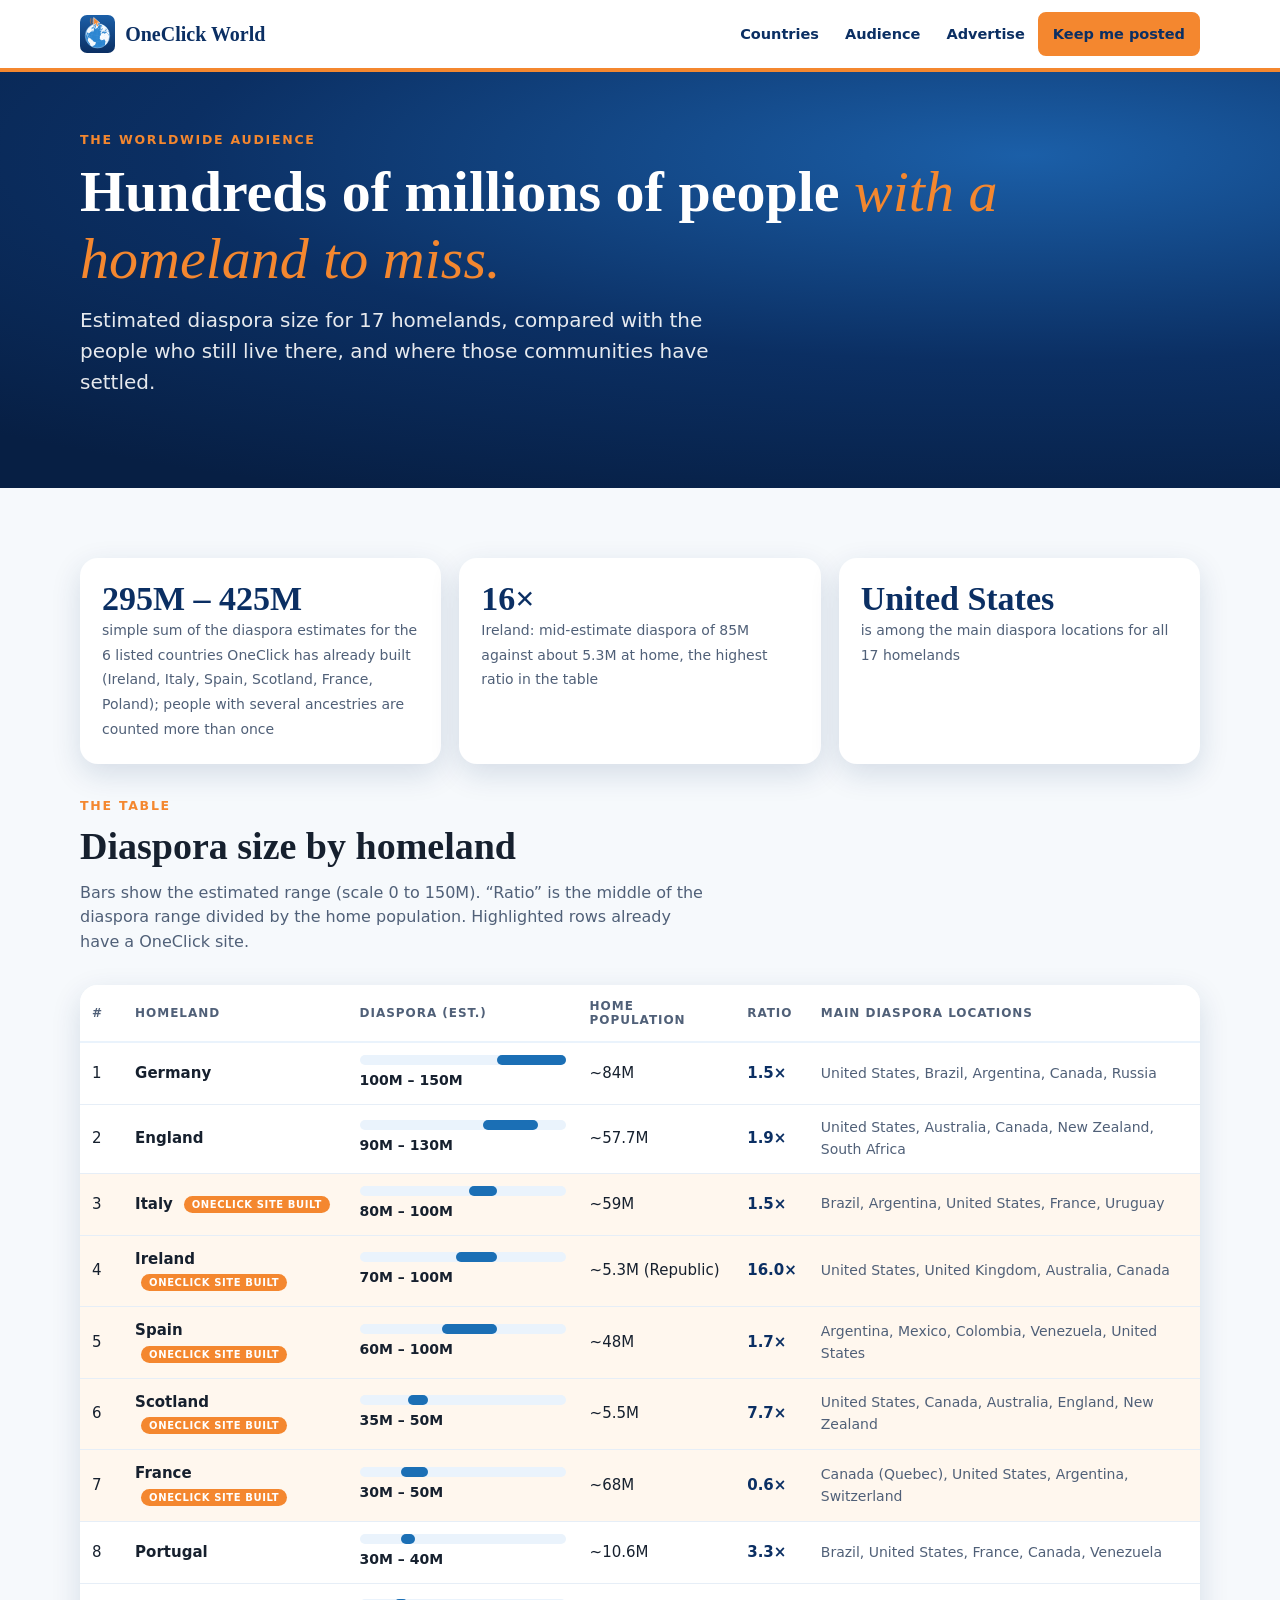
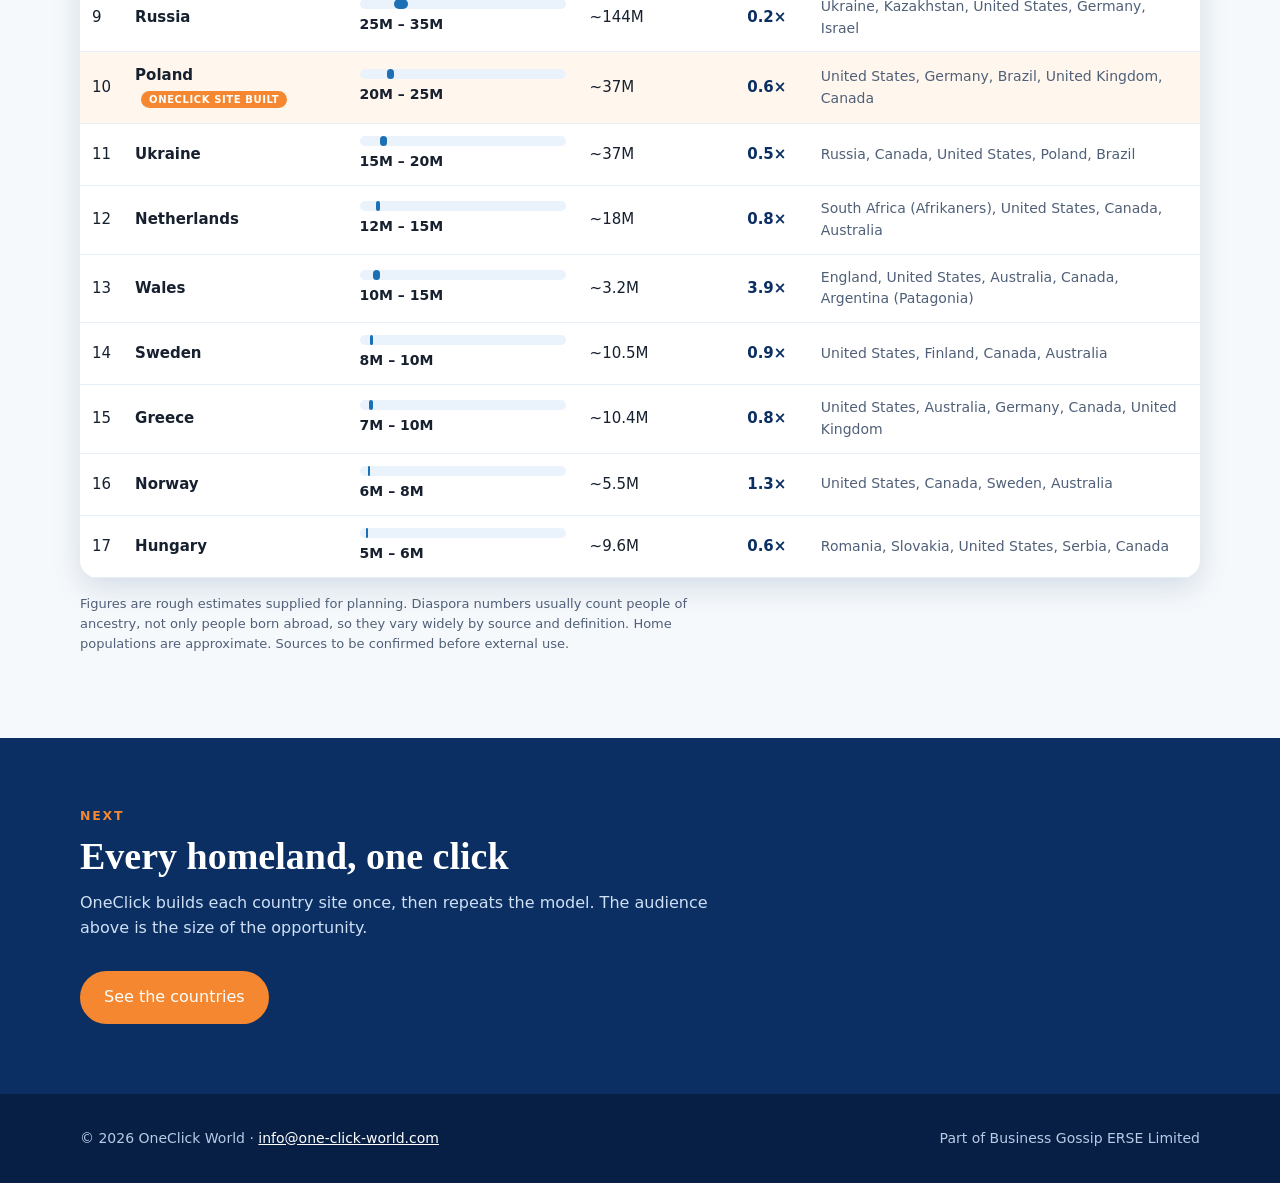
==== audience.html @ 447394f5 "Add worldwide audience page (diaspora size by homeland) Co-Authored-By: Claude Sonnet 5.5 <noreply@a" ====
<!doctype html>
<html lang="en"><head><meta charset="UTF-8"><meta name="viewport" content="width=device-width, initial-scale=1">
<title>The worldwide audience | OneClick World</title>
<meta name="description" content="Estimated diaspora size for 17 homelands compared with home population, and where each diaspora lives.">
<link rel="icon" href="assets/oneclick-world-mark.svg" type="image/svg+xml">
<link rel="stylesheet" href="css/style.css">
<style>
.tablewrap{overflow-x:auto;background:#fff;border-radius:var(--radius);box-shadow:var(--shadow)}
table.aud{width:100%;border-collapse:collapse;min-width:900px;font-size:15px}
.aud th{text-align:left;font:700 12px system-ui;letter-spacing:.08em;text-transform:uppercase;color:var(--soft);padding:14px 12px;border-bottom:2px solid var(--sky);background:#fff;position:sticky;top:0}
.aud td{padding:12px;border-bottom:1px solid #e6eef7;vertical-align:middle}
.aud tr.built td{background:#FFF7EE}
.aud .loc{color:var(--soft);font-size:14px}.aud .r{font-weight:700;color:var(--navy);white-space:nowrap}
.aud .bar{min-width:230px}.track{position:relative;height:10px;background:var(--sky);border-radius:99px;margin-bottom:4px}
.range{position:absolute;top:0;bottom:0;background:var(--blue);border-radius:99px}.num{font-weight:600;font-size:14px}
.pill{display:inline-block;margin-left:6px;background:var(--orange);color:#fff;font:700 10px system-ui;letter-spacing:.06em;text-transform:uppercase;padding:3px 8px;border-radius:99px;vertical-align:middle}
.stats{display:grid;grid-template-columns:repeat(auto-fit,minmax(220px,1fr));gap:18px;margin-bottom:34px}
.stat-card{background:#fff;border-radius:var(--radius);padding:22px;box-shadow:var(--shadow)}.stat-card b{display:block;font:600 34px Georgia,serif;color:var(--navy)}.stat-card span{color:var(--soft);font-size:14px}
.small{font-size:13px;color:var(--soft);margin-top:16px;max-width:80ch}
</style></head>
<body>
<header class="site-header"><div class="wrap header-row">
  <a href="index.html" class="logo"><img src="assets/oneclick-world-mark.svg" alt=""> OneClick World</a>
  <nav class="nav"><a href="index.html#countries">Countries</a><a href="audience.html">Audience</a><a href="index.html#advertise">Advertise</a><a href="index.html#join" class="btn">Keep me posted</a></nav>
</div></header>

<section class="hero" style="padding:60px 0 64px"><div class="wrap" style="grid-template-columns:1fr">
  <div><div class="eyebrow">The worldwide audience</div>
  <h1>Hundreds of millions of people <em>with a homeland to miss.</em></h1>
  <p class="lead">Estimated diaspora size for 17 homelands, compared with the people who still live there, and where those communities have settled.</p></div>
</div></section>

<section class="block"><div class="wrap">
  <div class="stats">
    <div class="stat-card"><b>295M – 425M</b><span>simple sum of the diaspora estimates for the 6 listed countries OneClick has already built (Ireland, Italy, Spain, Scotland, France, Poland); people with several ancestries are counted more than once</span></div>
    <div class="stat-card"><b>16×</b><span>Ireland: mid-estimate diaspora of 85M against about 5.3M at home, the highest ratio in the table</span></div>
    <div class="stat-card"><b>United States</b><span>is among the main diaspora locations for all 17 homelands</span></div>
  </div>
  <div class="head"><div class="eyebrow">The table</div><h2>Diaspora size by homeland</h2><p>Bars show the estimated range (scale 0 to 150M). “Ratio” is the middle of the diaspora range divided by the home population. Highlighted rows already have a OneClick site.</p></div>
  <div class="tablewrap"><table class="aud">
<thead><tr><th>#</th><th>Homeland</th><th>Diaspora (est.)</th><th>Home population</th><th>Ratio</th><th>Main diaspora locations</th></tr></thead>
<tbody>
<tr><td>1</td><td><strong>Germany</strong> </td><td class="bar"><div class="track"><span class="range" style="left:66.7%;width:33.3%"></span></div><span class="num">100M – 150M</span></td><td>~84M</td><td class="r">1.5×</td><td class="loc">United States, Brazil, Argentina, Canada, Russia</td></tr>
<tr><td>2</td><td><strong>England</strong> </td><td class="bar"><div class="track"><span class="range" style="left:60.0%;width:26.7%"></span></div><span class="num">90M – 130M</span></td><td>~57.7M</td><td class="r">1.9×</td><td class="loc">United States, Australia, Canada, New Zealand, South Africa</td></tr>
<tr class=built><td>3</td><td><strong>Italy</strong> <span class="pill">OneClick site built</span></td><td class="bar"><div class="track"><span class="range" style="left:53.3%;width:13.3%"></span></div><span class="num">80M – 100M</span></td><td>~59M</td><td class="r">1.5×</td><td class="loc">Brazil, Argentina, United States, France, Uruguay</td></tr>
<tr class=built><td>4</td><td><strong>Ireland</strong> <span class="pill">OneClick site built</span></td><td class="bar"><div class="track"><span class="range" style="left:46.7%;width:20.0%"></span></div><span class="num">70M – 100M</span></td><td>~5.3M (Republic)</td><td class="r">16.0×</td><td class="loc">United States, United Kingdom, Australia, Canada</td></tr>
<tr class=built><td>5</td><td><strong>Spain</strong> <span class="pill">OneClick site built</span></td><td class="bar"><div class="track"><span class="range" style="left:40.0%;width:26.7%"></span></div><span class="num">60M – 100M</span></td><td>~48M</td><td class="r">1.7×</td><td class="loc">Argentina, Mexico, Colombia, Venezuela, United States</td></tr>
<tr class=built><td>6</td><td><strong>Scotland</strong> <span class="pill">OneClick site built</span></td><td class="bar"><div class="track"><span class="range" style="left:23.3%;width:10.0%"></span></div><span class="num">35M – 50M</span></td><td>~5.5M</td><td class="r">7.7×</td><td class="loc">United States, Canada, Australia, England, New Zealand</td></tr>
<tr class=built><td>7</td><td><strong>France</strong> <span class="pill">OneClick site built</span></td><td class="bar"><div class="track"><span class="range" style="left:20.0%;width:13.3%"></span></div><span class="num">30M – 50M</span></td><td>~68M</td><td class="r">0.6×</td><td class="loc">Canada (Quebec), United States, Argentina, Switzerland</td></tr>
<tr><td>8</td><td><strong>Portugal</strong> </td><td class="bar"><div class="track"><span class="range" style="left:20.0%;width:6.7%"></span></div><span class="num">30M – 40M</span></td><td>~10.6M</td><td class="r">3.3×</td><td class="loc">Brazil, United States, France, Canada, Venezuela</td></tr>
<tr><td>9</td><td><strong>Russia</strong> </td><td class="bar"><div class="track"><span class="range" style="left:16.7%;width:6.7%"></span></div><span class="num">25M – 35M</span></td><td>~144M</td><td class="r">0.2×</td><td class="loc">Ukraine, Kazakhstan, United States, Germany, Israel</td></tr>
<tr class=built><td>10</td><td><strong>Poland</strong> <span class="pill">OneClick site built</span></td><td class="bar"><div class="track"><span class="range" style="left:13.3%;width:3.3%"></span></div><span class="num">20M – 25M</span></td><td>~37M</td><td class="r">0.6×</td><td class="loc">United States, Germany, Brazil, United Kingdom, Canada</td></tr>
<tr><td>11</td><td><strong>Ukraine</strong> </td><td class="bar"><div class="track"><span class="range" style="left:10.0%;width:3.3%"></span></div><span class="num">15M – 20M</span></td><td>~37M</td><td class="r">0.5×</td><td class="loc">Russia, Canada, United States, Poland, Brazil</td></tr>
<tr><td>12</td><td><strong>Netherlands</strong> </td><td class="bar"><div class="track"><span class="range" style="left:8.0%;width:2.0%"></span></div><span class="num">12M – 15M</span></td><td>~18M</td><td class="r">0.8×</td><td class="loc">South Africa (Afrikaners), United States, Canada, Australia</td></tr>
<tr><td>13</td><td><strong>Wales</strong> </td><td class="bar"><div class="track"><span class="range" style="left:6.7%;width:3.3%"></span></div><span class="num">10M – 15M</span></td><td>~3.2M</td><td class="r">3.9×</td><td class="loc">England, United States, Australia, Canada, Argentina (Patagonia)</td></tr>
<tr><td>14</td><td><strong>Sweden</strong> </td><td class="bar"><div class="track"><span class="range" style="left:5.3%;width:1.3%"></span></div><span class="num">8M – 10M</span></td><td>~10.5M</td><td class="r">0.9×</td><td class="loc">United States, Finland, Canada, Australia</td></tr>
<tr><td>15</td><td><strong>Greece</strong> </td><td class="bar"><div class="track"><span class="range" style="left:4.7%;width:2.0%"></span></div><span class="num">7M – 10M</span></td><td>~10.4M</td><td class="r">0.8×</td><td class="loc">United States, Australia, Germany, Canada, United Kingdom</td></tr>
<tr><td>16</td><td><strong>Norway</strong> </td><td class="bar"><div class="track"><span class="range" style="left:4.0%;width:1.3%"></span></div><span class="num">6M – 8M</span></td><td>~5.5M</td><td class="r">1.3×</td><td class="loc">United States, Canada, Sweden, Australia</td></tr>
<tr><td>17</td><td><strong>Hungary</strong> </td><td class="bar"><div class="track"><span class="range" style="left:3.3%;width:0.7%"></span></div><span class="num">5M – 6M</span></td><td>~9.6M</td><td class="r">0.6×</td><td class="loc">Romania, Slovakia, United States, Serbia, Canada</td></tr>
</tbody></table></div>
  <p class="small">Figures are rough estimates supplied for planning. Diaspora numbers usually count people of ancestry, not only people born abroad, so they vary widely by source and definition. Home populations are approximate. Sources to be confirmed before external use.</p>
</div></section>

<section class="block dark"><div class="wrap">
  <div class="head"><div class="eyebrow" style="color:var(--orange)">Next</div><h2>Every homeland, one click</h2><p>OneClick builds each country site once, then repeats the model. The audience above is the size of the opportunity.</p></div>
  <a class="btn" href="index.html#countries">See the countries</a>
</div></section>

<footer class="site-footer"><div class="wrap"><span>&copy; <script>document.write(new Date().getFullYear())</script> OneClick World · <a href="mailto:info@one-click-world.com">info@one-click-world.com</a></span><span>Part of Business Gossip ERSE Limited</span></div></footer>
</body></html>
---- css/style.css ----
:root{--navy:#0B2F63;--navy2:#071F44;--blue:#1B6FB5;--sky:#EAF3FC;--orange:#F4872F;--ink:#16202E;--soft:#506078;--paper:#F6F9FC;--radius:18px;--shadow:0 10px 30px rgba(11,47,99,.14)}
*{box-sizing:border-box}html{scroll-behavior:smooth}
body{margin:0;font-family:"Segoe UI",system-ui,-apple-system,Roboto,Helvetica,Arial,sans-serif;color:var(--ink);background:var(--paper);line-height:1.55}
h1,h2,h3{font-family:Georgia,"Times New Roman",serif;line-height:1.15;margin:0 0 12px}p{margin:0 0 14px}a{color:inherit;text-decoration:none}
.wrap{max-width:1160px;margin:0 auto;padding:0 20px}
.site-header{background:#fff;border-bottom:4px solid var(--orange);position:sticky;top:0;z-index:10}
.header-row{display:flex;align-items:center;justify-content:space-between;gap:16px;padding:12px 20px}
.logo{display:flex;align-items:center;gap:10px;font:600 20px Georgia,serif;color:var(--navy)}.logo img{height:38px;width:auto}
.nav a{font-size:14.5px;font-weight:600;padding:9px 13px;border-radius:8px;color:var(--navy)}.nav a:hover{background:var(--sky)}
@media(max-width:700px){.nav a:not(.btn){display:none}}
.btn{display:inline-block;font:600 15px inherit;padding:12px 22px;border-radius:999px;background:var(--orange);color:#fff;border:2px solid var(--orange);cursor:pointer}.btn:hover{background:#d9741f}
.btn.ghost{background:transparent;border-color:rgba(255,255,255,.6);color:#fff}.btn.ghost:hover{background:rgba(255,255,255,.12)}
.hero{position:relative;overflow:hidden;background:radial-gradient(120% 90% at 80% 20%,#1B5FA8 0,var(--navy) 55%,var(--navy2) 100%);color:#fff;padding:84px 0 88px}
.hero .wrap{position:relative;z-index:1;display:grid;grid-template-columns:1.2fr .8fr;gap:40px;align-items:center}
@media(max-width:820px){.hero .wrap{grid-template-columns:1fr}.hero-art{order:-1;max-width:200px}}
.eyebrow{font:700 12.5px system-ui;letter-spacing:.14em;text-transform:uppercase;color:var(--orange);margin-bottom:12px}
.hero h1{font-size:clamp(34px,5vw,58px)}.hero h1 em{color:var(--orange);font-style:italic;font-weight:500}
.hero p.lead{font-size:clamp(17px,2vw,20px);opacity:.9;max-width:54ch;margin-bottom:26px}
.hero-art img{width:100%;max-width:320px;filter:drop-shadow(0 20px 30px rgba(0,0,0,.35));animation:float 7s ease-in-out infinite}
@keyframes float{50%{transform:translateY(-10px)}}@media(prefers-reduced-motion:reduce){.hero-art img{animation:none}}
.row{display:flex;gap:12px;flex-wrap:wrap}
section.block{padding:70px 0}.block.tint{background:var(--sky)}.block.dark{background:var(--navy);color:#fff}
.head{margin-bottom:30px}.head h2{font-size:clamp(26px,3.5vw,38px)}.head p{color:var(--soft);max-width:62ch}.dark .head p{color:#cfe0f5}
.tiles{display:grid;grid-template-columns:repeat(auto-fill,minmax(280px,1fr));gap:22px}
.tile{display:flex;flex-direction:column;background:#fff;border-radius:var(--radius);overflow:hidden;box-shadow:var(--shadow);transition:transform .2s}.tile:hover{transform:translateY(-4px)}
.flag{height:110px;position:relative}.flag svg{width:100%;height:100%;display:block}
.tile .body{padding:20px 22px 22px;display:flex;flex-direction:column;gap:6px;flex:1}
.tile h3{font-size:24px;margin:0}.tile .stat{font-size:12.5px;font-weight:700;letter-spacing:.08em;text-transform:uppercase;color:var(--blue)}
.tile p{color:var(--soft);margin:0 0 8px;flex:1}.tile .go{font-weight:700;color:var(--navy)}
.badge{position:absolute;top:10px;right:10px;background:#fff;color:var(--navy);font:700 11px system-ui;letter-spacing:.08em;text-transform:uppercase;padding:5px 10px;border-radius:999px}
.tile.next{border:2px dashed #9CB8D8;background:transparent;box-shadow:none;justify-content:center;align-items:center;text-align:center;min-height:300px;padding:24px}
.tile.next h3{color:var(--navy)}
.cols{display:grid;grid-template-columns:repeat(auto-fit,minmax(240px,1fr));gap:22px}
.card{background:#fff;border-radius:var(--radius);padding:24px;box-shadow:var(--shadow)}.card h3{font-size:20px}.card p{color:var(--soft);margin:0}
.dark .card{background:rgba(255,255,255,.08);box-shadow:none;border:1px solid rgba(255,255,255,.15)}.dark .card p{color:#cfe0f5}
form.signup{display:flex;gap:10px;flex-wrap:wrap;max-width:560px}
form.signup input{flex:1 1 240px;padding:14px 18px;font:inherit;border:2px solid rgba(255,255,255,.4);border-radius:999px;background:rgba(255,255,255,.95);color:var(--ink)}
.note{font-size:13px;opacity:.8;margin-top:10px}
.site-footer{background:var(--navy2);color:#b8cbe6;padding:34px 0;font-size:14px}.site-footer .wrap{display:flex;justify-content:space-between;gap:16px;flex-wrap:wrap;align-items:center}
.site-footer a{color:#fff;text-decoration:underline}
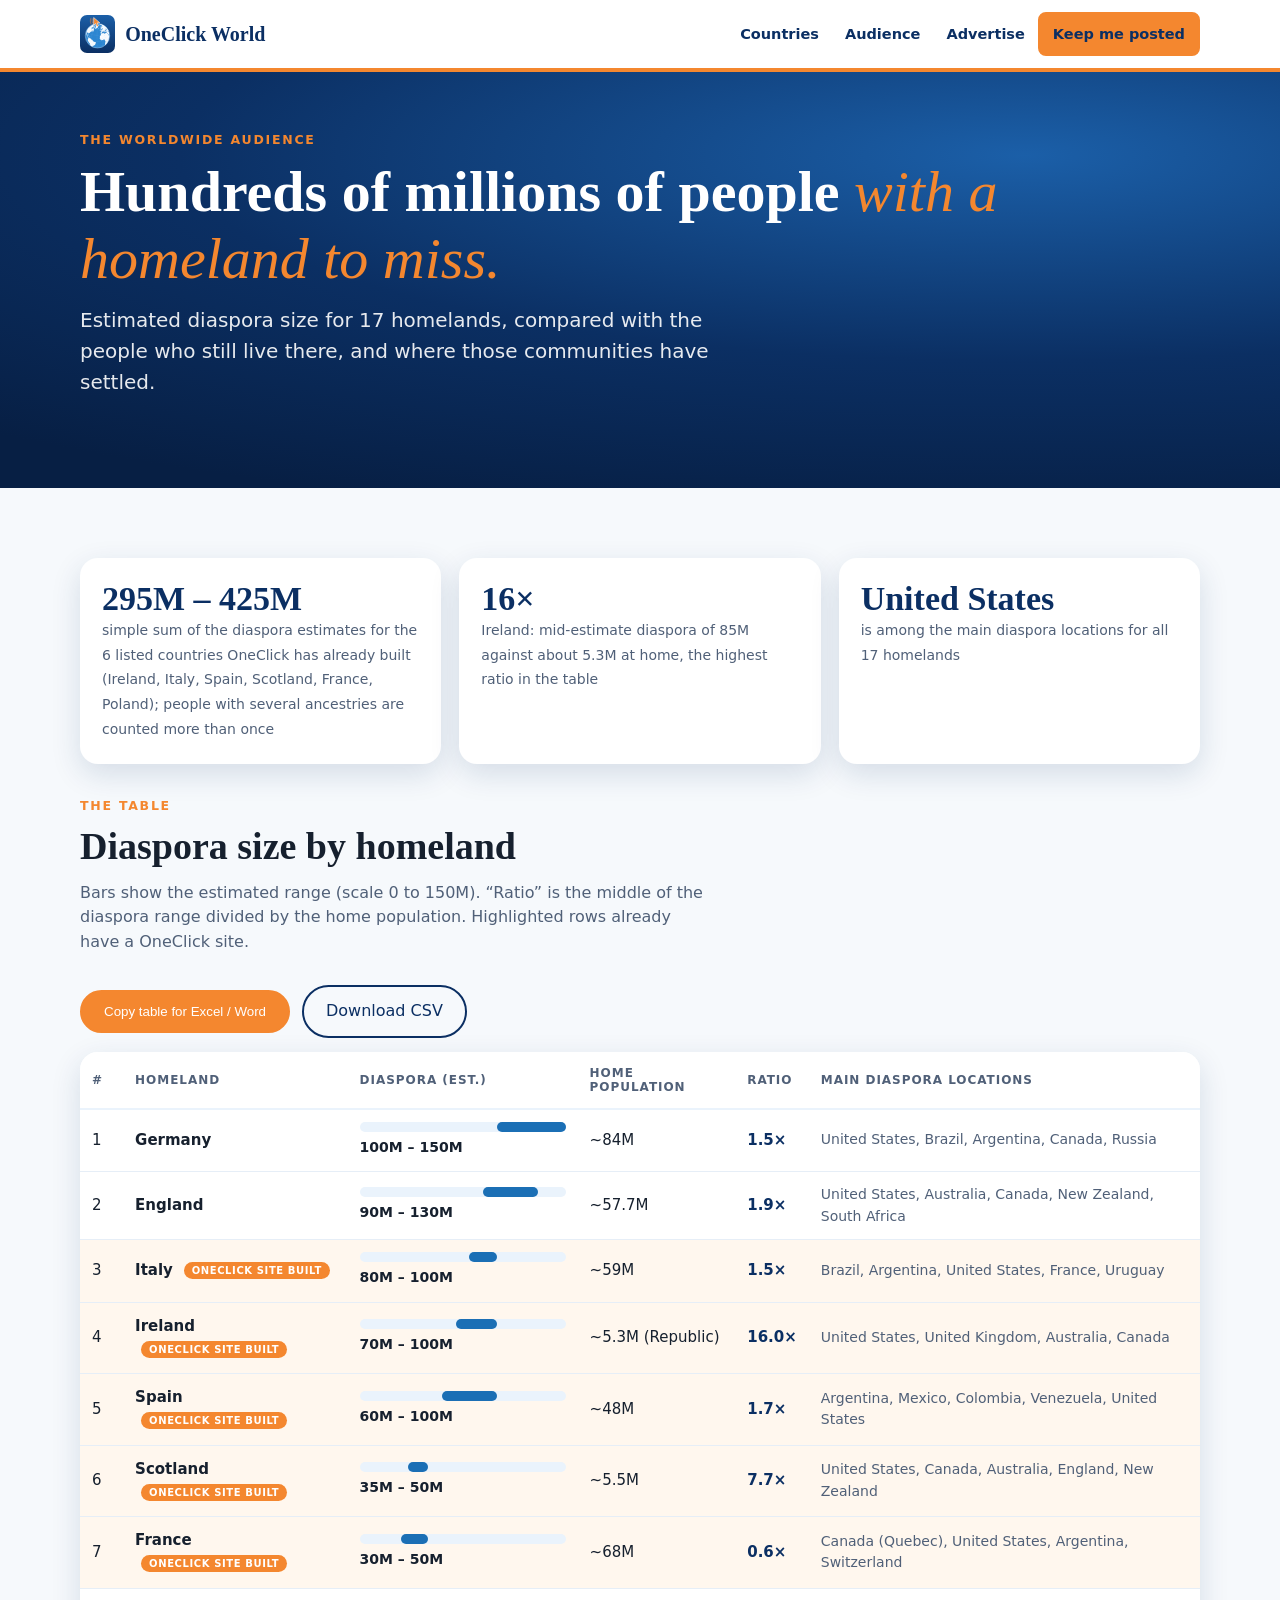
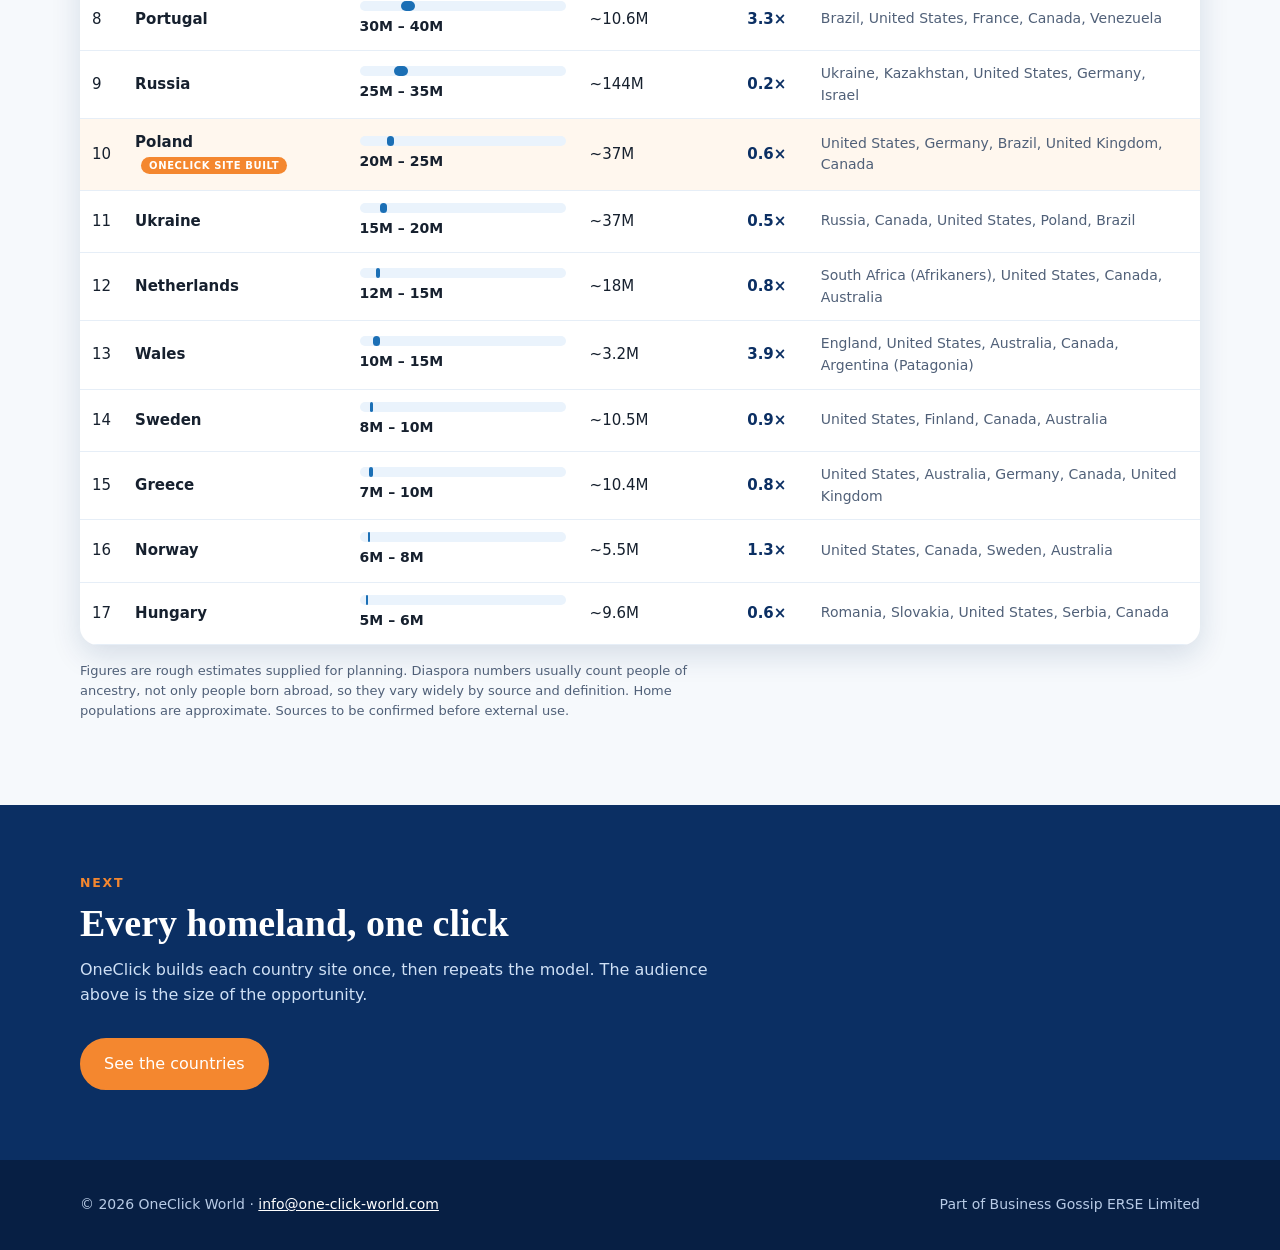
==== commit adcc2441: "Audience page: copy-to-Excel and CSV download buttons Co-Authored-By: Claude Sonnet 5.5 <noreply@ant" ====
--- a/audience.html
+++ b/audience.html
@@ -37,6 +37,7 @@
     <div class="stat-card"><b>United States</b><span>is among the main diaspora locations for all 17 homelands</span></div>
   </div>
   <div class="head"><div class="eyebrow">The table</div><h2>Diaspora size by homeland</h2><p>Bars show the estimated range (scale 0 to 150M). “Ratio” is the middle of the diaspora range divided by the home population. Highlighted rows already have a OneClick site.</p></div>
+  <div class="row" style="margin-bottom:14px;align-items:center"><button class="btn" id="copyTbl" type="button">Copy table for Excel / Word</button><a class="btn ghost" id="dlCsv" href="#" style="border-color:var(--navy);color:var(--navy)">Download CSV</a><span id="copyMsg" class="small" style="margin:0"></span></div>
   <div class="tablewrap"><table class="aud">
 <thead><tr><th>#</th><th>Homeland</th><th>Diaspora (est.)</th><th>Home population</th><th>Ratio</th><th>Main diaspora locations</th></tr></thead>
 <tbody>
@@ -67,4 +68,23 @@
 </div></section>
 
 <footer class="site-footer"><div class="wrap"><span>&copy; <script>document.write(new Date().getFullYear())</script> OneClick World · <a href="mailto:info@one-click-world.com">info@one-click-world.com</a></span><span>Part of Business Gossip ERSE Limited</span></div></footer>
+<script>
+(function(){
+  function rows(){var out=[['Rank','Homeland','Diaspora estimate','Home population','Ratio (mid-estimate / home)','Main diaspora locations']];
+    document.querySelectorAll('table.aud tbody tr').forEach(function(tr){var c=tr.children;
+      out.push([c[0].textContent.trim(),c[1].querySelector('strong').textContent.trim(),c[2].querySelector('.num').textContent.trim(),c[3].textContent.trim(),c[4].textContent.trim(),c[5].textContent.trim()]);});
+    return out;}
+  var msg=document.getElementById('copyMsg');
+  document.getElementById('copyTbl').onclick=function(){
+    var t=rows().map(function(r){return r.join('\t')}).join('\n');
+    function ok(){msg.textContent='Copied. Paste into Excel, Sheets or Word.';}
+    function fb(){var a=document.createElement('textarea');a.value=t;document.body.appendChild(a);a.select();try{document.execCommand('copy');ok();}catch(e){msg.textContent='Copy failed: use Download CSV instead.';}a.remove();}
+    if(navigator.clipboard&&navigator.clipboard.writeText){navigator.clipboard.writeText(t).then(ok,fb);}else fb();
+  };
+  document.getElementById('dlCsv').onclick=function(e){
+    var csv=rows().map(function(r){return r.map(function(v){return '"'+v.replace(/"/g,'""')+'"'}).join(',')}).join('\r\n');
+    this.href=URL.createObjectURL(new Blob(['\ufeff'+csv],{type:'text/csv'}));this.download='oneclick-worldwide-audience.csv';
+  };
+})();
+</script>
 </body></html>
